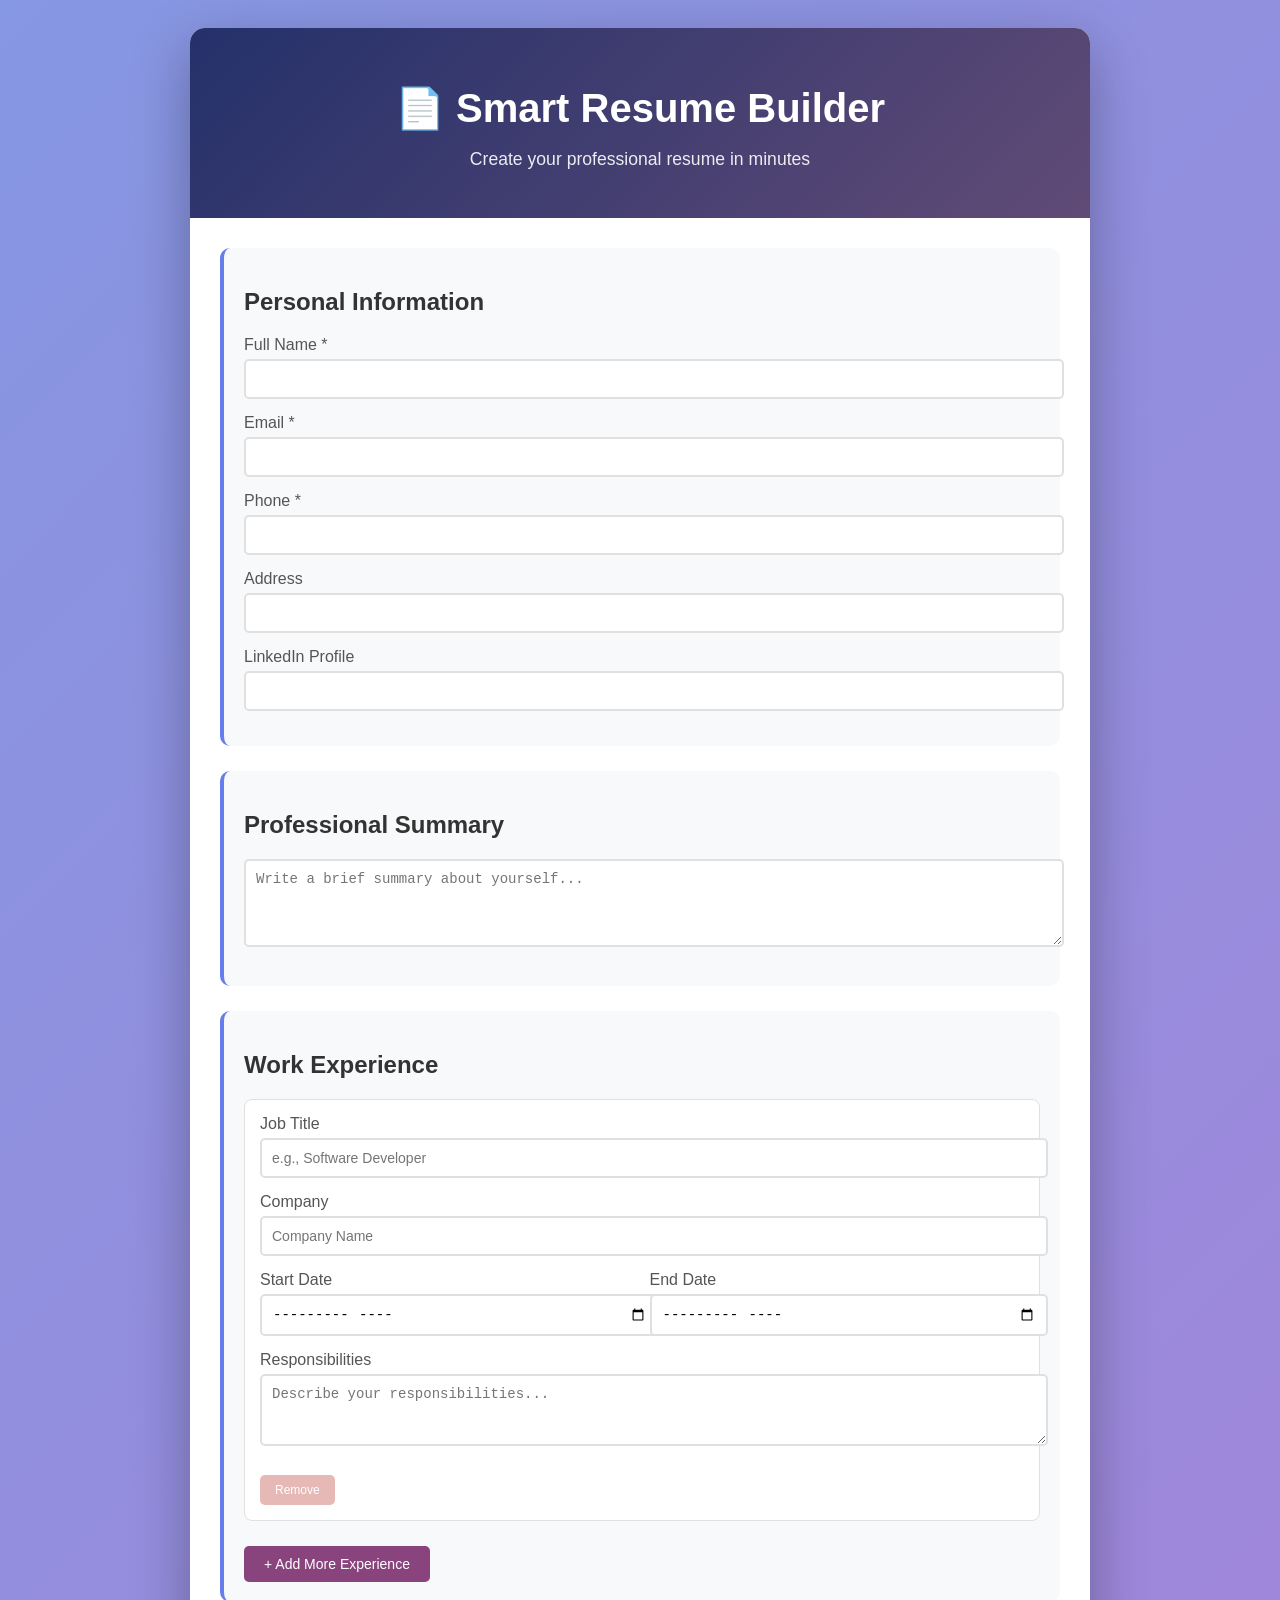
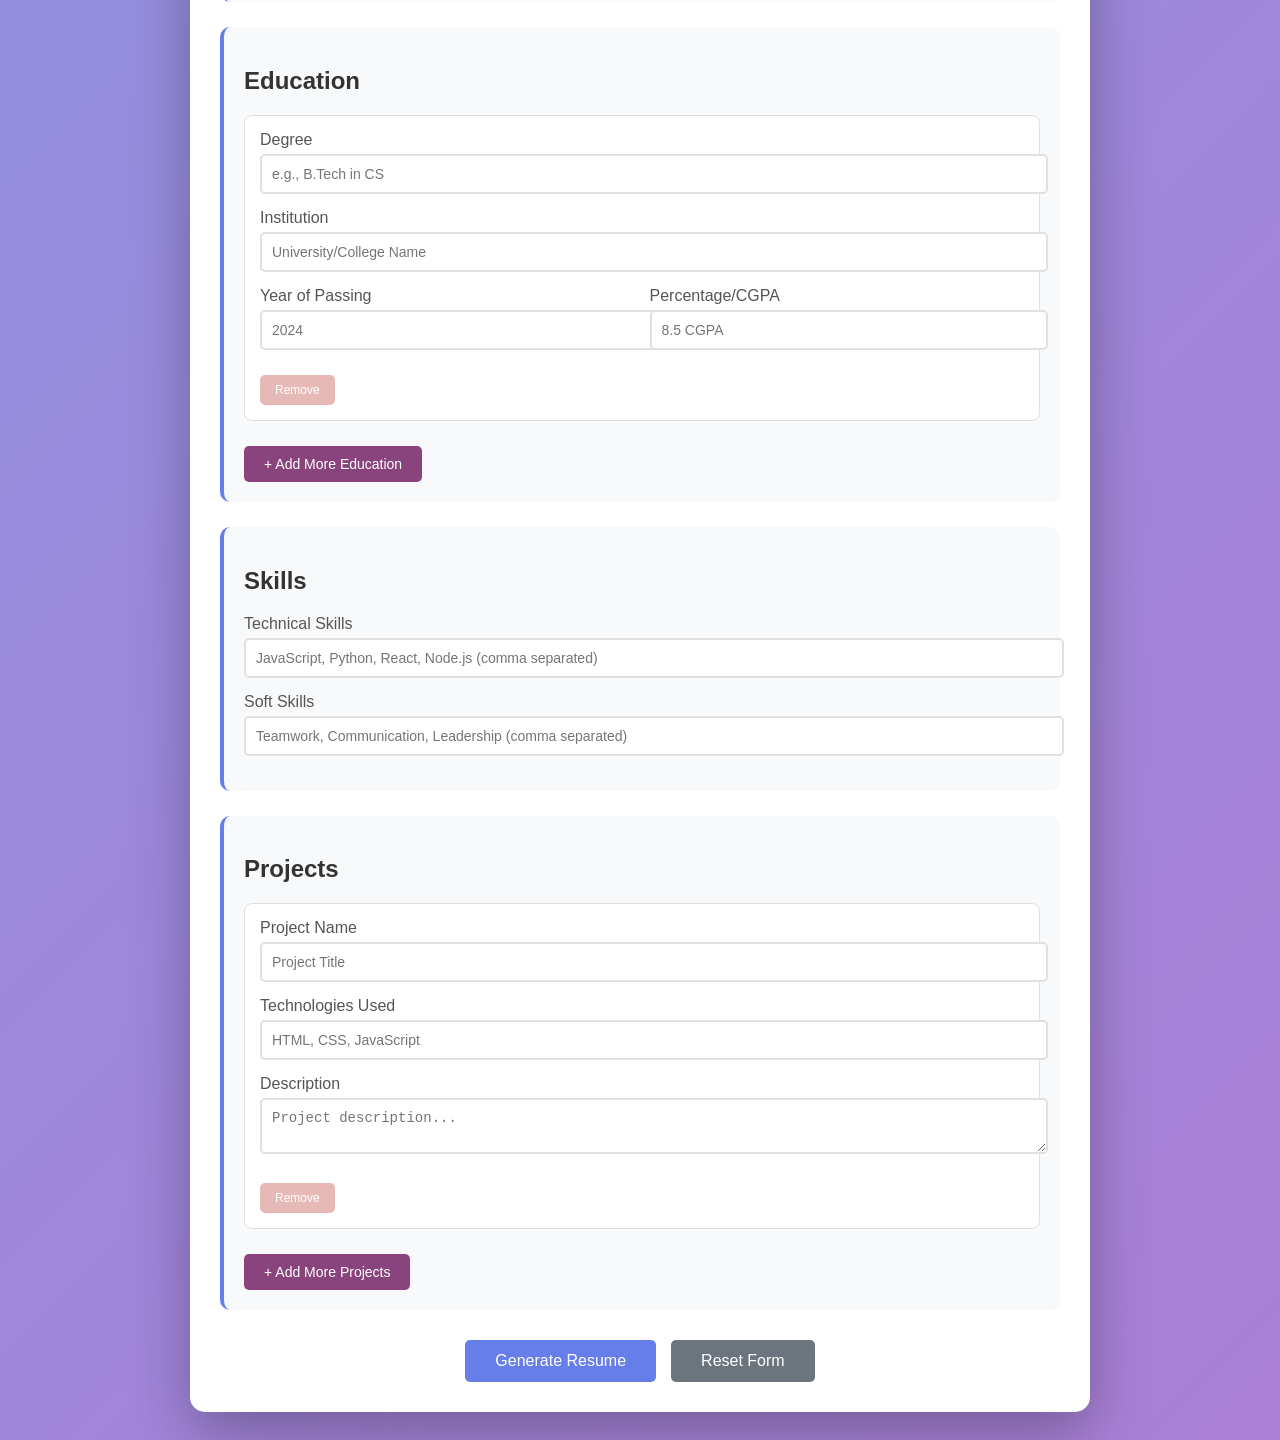
==== index.html @ 95eb9483 "Initial commit - Smart Resume Builder" ====
<!DOCTYPE html>
<html lang="en">
<head>
    <meta charset="UTF-8">
    <meta name="viewport" content="width=device-width, initial-scale=1.0">
    <title>Smart Resume Builder</title>
    <link rel="stylesheet" href="style.css">
</head>
<body>
    <div class="container">
        <header>
            <h1>📄 Smart Resume Builder</h1>
            <p>Create your professional resume in minutes</p>
        </header>

        <form id="resumeForm">
            <!-- Personal Information -->
            <section class="form-section">
                <h2>Personal Information</h2>
                <div class="form-group">
                    <label>Full Name *</label>
                    <input type="text" id="fullName" required>
                </div>
                <div class="form-group">
                    <label>Email *</label>
                    <input type="email" id="email" required>
                </div>
                <div class="form-group">
                    <label>Phone *</label>
                    <input type="tel" id="phone" required>
                </div>
                <div class="form-group">
                    <label>Address</label>
                    <input type="text" id="address">
                </div>
                <div class="form-group">
                    <label>LinkedIn Profile</label>
                    <input type="url" id="linkedin">
                </div>
            </section>

            <!-- Professional Summary -->
            <section class="form-section">
                <h2>Professional Summary</h2>
                <div class="form-group">
                    <textarea id="summary" rows="4" placeholder="Write a brief summary about yourself..."></textarea>
                </div>
            </section>

            <!-- Work Experience -->
            <section class="form-section">
                <h2>Work Experience</h2>
                <div id="experienceContainer">
                    <div class="experience-item">
                        <div class="form-group">
                            <label>Job Title</label>
                            <input type="text" class="jobTitle" placeholder="e.g., Software Developer">
                        </div>
                        <div class="form-group">
                            <label>Company</label>
                            <input type="text" class="company" placeholder="Company Name">
                        </div>
                        <div class="form-row">
                            <div class="form-group">
                                <label>Start Date</label>
                                <input type="month" class="startDate">
                            </div>
                            <div class="form-group">
                                <label>End Date</label>
                                <input type="month" class="endDate">
                            </div>
                        </div>
                        <div class="form-group">
                            <label>Responsibilities</label>
                            <textarea class="responsibilities" rows="3" placeholder="Describe your responsibilities..."></textarea>
                        </div>
                        <button type="button" class="remove-btn" onclick="removeExperience(this)">Remove</button>
                    </div>
                </div>
                <button type="button" class="add-btn" onclick="addExperience()">+ Add More Experience</button>
            </section>

            <!-- Education -->
            <section class="form-section">
                <h2>Education</h2>
                <div id="educationContainer">
                    <div class="education-item">
                        <div class="form-group">
                            <label>Degree</label>
                            <input type="text" class="degree" placeholder="e.g., B.Tech in CS">
                        </div>
                        <div class="form-group">
                            <label>Institution</label>
                            <input type="text" class="institution" placeholder="University/College Name">
                        </div>
                        <div class="form-row">
                            <div class="form-group">
                                <label>Year of Passing</label>
                                <input type="number" class="year" placeholder="2024">
                            </div>
                            <div class="form-group">
                                <label>Percentage/CGPA</label>
                                <input type="text" class="percentage" placeholder="8.5 CGPA">
                            </div>
                        </div>
                        <button type="button" class="remove-btn" onclick="removeEducation(this)">Remove</button>
                    </div>
                </div>
                <button type="button" class="add-btn" onclick="addEducation()">+ Add More Education</button>
            </section>

            <!-- Skills -->
            <section class="form-section">
                <h2>Skills</h2>
                <div class="form-group">
                    <label>Technical Skills</label>
                    <input type="text" id="technicalSkills" placeholder="JavaScript, Python, React, Node.js (comma separated)">
                </div>
                <div class="form-group">
                    <label>Soft Skills</label>
                    <input type="text" id="softSkills" placeholder="Teamwork, Communication, Leadership (comma separated)">
                </div>
            </section>

            <!-- Projects -->
            <section class="form-section">
                <h2>Projects</h2>
                <div id="projectsContainer">
                    <div class="project-item">
                        <div class="form-group">
                            <label>Project Name</label>
                            <input type="text" class="projectName" placeholder="Project Title">
                        </div>
                        <div class="form-group">
                            <label>Technologies Used</label>
                            <input type="text" class="techStack" placeholder="HTML, CSS, JavaScript">
                        </div>
                        <div class="form-group">
                            <label>Description</label>
                            <textarea class="projectDesc" rows="2" placeholder="Project description..."></textarea>
                        </div>
                        <button type="button" class="remove-btn" onclick="removeProject(this)">Remove</button>
                    </div>
                </div>
                <button type="button" class="add-btn" onclick="addProject()">+ Add More Projects</button>
            </section>

            <div class="form-actions">
                <button type="submit" class="submit-btn">Generate Resume</button>
                <button type="button" class="reset-btn" onclick="resetForm()">Reset Form</button>
            </div>
        </form>
    </div>

    <script src="script.js"></script>
</body>
</html>
---- style.css ----
e3* {
    margin: 0;
    padding: 0;
    box-sizing: border-box;
}

body {
    font-family: 'Segoe UI', Tahoma, Geneva, Verdana, sans-serif;
    background: linear-gradient(135deg, #8697e3 0%, #ab7fd6 100%);
    padding: 20px;
    min-height: 100vh;
}

.container {
    max-width: 900px;
    margin: 0 auto;
    background: white;
    border-radius: 15px;
    box-shadow: 0 20px 60px rgba(0,0,0,0.3);
    overflow: hidden;
}

header {
    background: linear-gradient(135deg, #24316a 0%, #614b77 100%);
    color: white;
    padding: 30px;
    text-align: center;
}

header h1 {
    font-size: 2.5em;
    margin-bottom: 10px;
}

header p {
    font-size: 1.1em;
    opacity: 0.9;
}

form {
    padding: 30px;
}

.form-section {
    background: #f8f9fa;
    padding: 20px;
    margin-bottom: 25px;
    border-radius: 10px;
    border-left: 4px solid #667eea;
}

.form-section h2 {
    color: #333;
    margin-bottom: 20px;
    font-size: 1.5em;
}

.form-group {
    margin-bottom: 15px;
}

.form-group label {
    display: block;
    margin-bottom: 5px;
    color: #555;
    font-weight: 500;
}

.form-group input,
.form-group textarea {
    width: 100%;
    padding: 10px;
    border: 2px solid #e0e0e0;
    border-radius: 5px;
    font-size: 14px;
    transition: all 0.3s;
}

.form-group input:focus,
.form-group textarea:focus {
    outline: none;
    border-color: #667eea;
}

.form-row {
    display: grid;
    grid-template-columns: 1fr 1fr;
    gap: 15px;
}

.experience-item,
.education-item,
.project-item {
    background: white;
    padding: 15px;
    margin-bottom: 15px;
    border-radius: 8px;
    border: 1px solid #e0e0e0;
    position: relative;
}

.add-btn {
    background: #89437d;
    color: white;
    border: none;
    padding: 10px 20px;
    border-radius: 5px;
    cursor: pointer;
    font-size: 14px;
    margin-top: 10px;
}

.add-btn:hover {
    background: #b5dab7;
}

.remove-btn {
    background: #e6b9b6;
    color: white;
    border: none;
    padding: 8px 15px;
    border-radius: 5px;
    cursor: pointer;
    font-size: 12px;
    margin-top: 10px;
}

.remove-btn:hover {
    background: #c98a86;
}

.form-actions {
    display: flex;
    gap: 15px;
    justify-content: center;
    margin-top: 30px;
}

.submit-btn,
.reset-btn {
    padding: 12px 30px;
    border: none;
    border-radius: 5px;
    font-size: 16px;
    cursor: pointer;
    transition: all 0.3s;
}

.submit-btn {
    background: #667eea;
    color: white;
}

.submit-btn:hover {
    background: #5a67d8;
    transform: translateY(-2px);
}

.reset-btn {
    background: #6c757d;
    color: white;
}

.reset-btn:hover {
    background: #5a6268;
}

@media (max-width: 768px) {
    .form-row {
        grid-template-columns: 1fr;
    }
    
    .container {
        margin: 10px;
    }
    
    form {
        padding: 20px;
    }
}
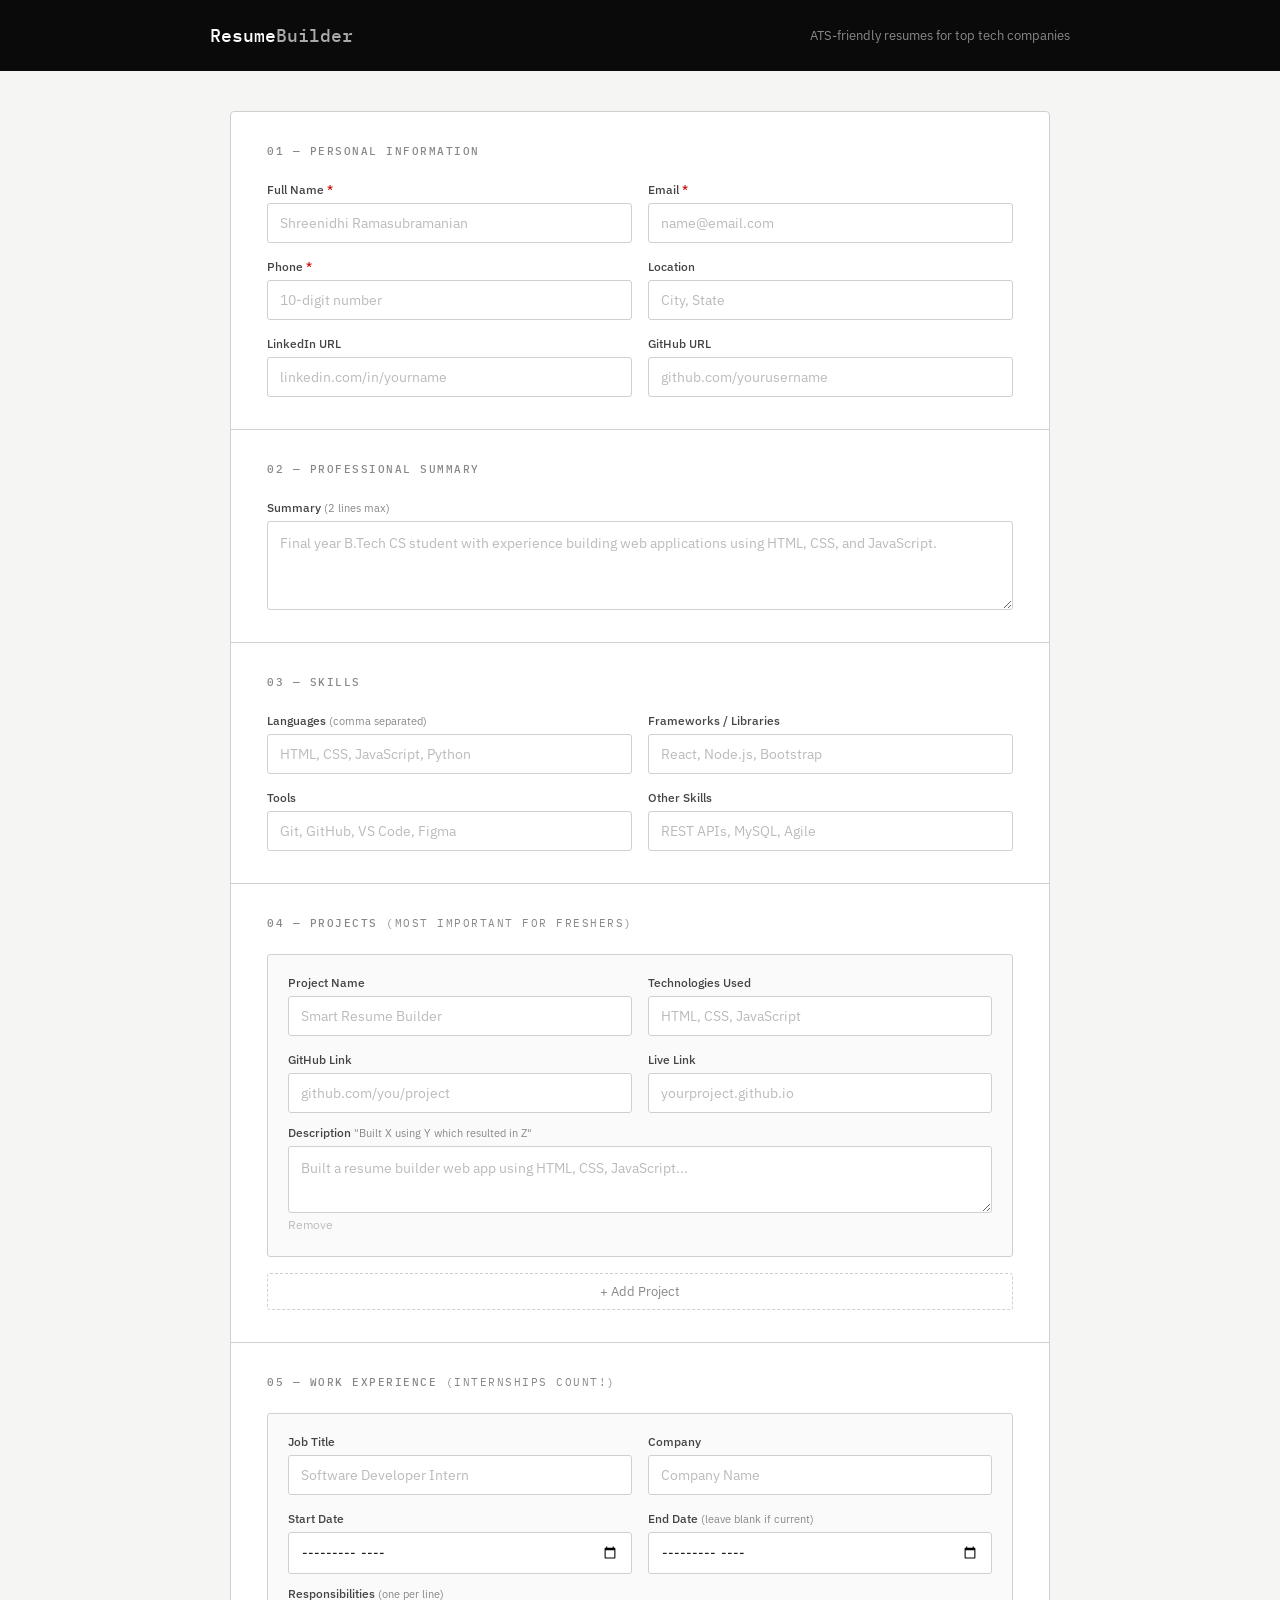
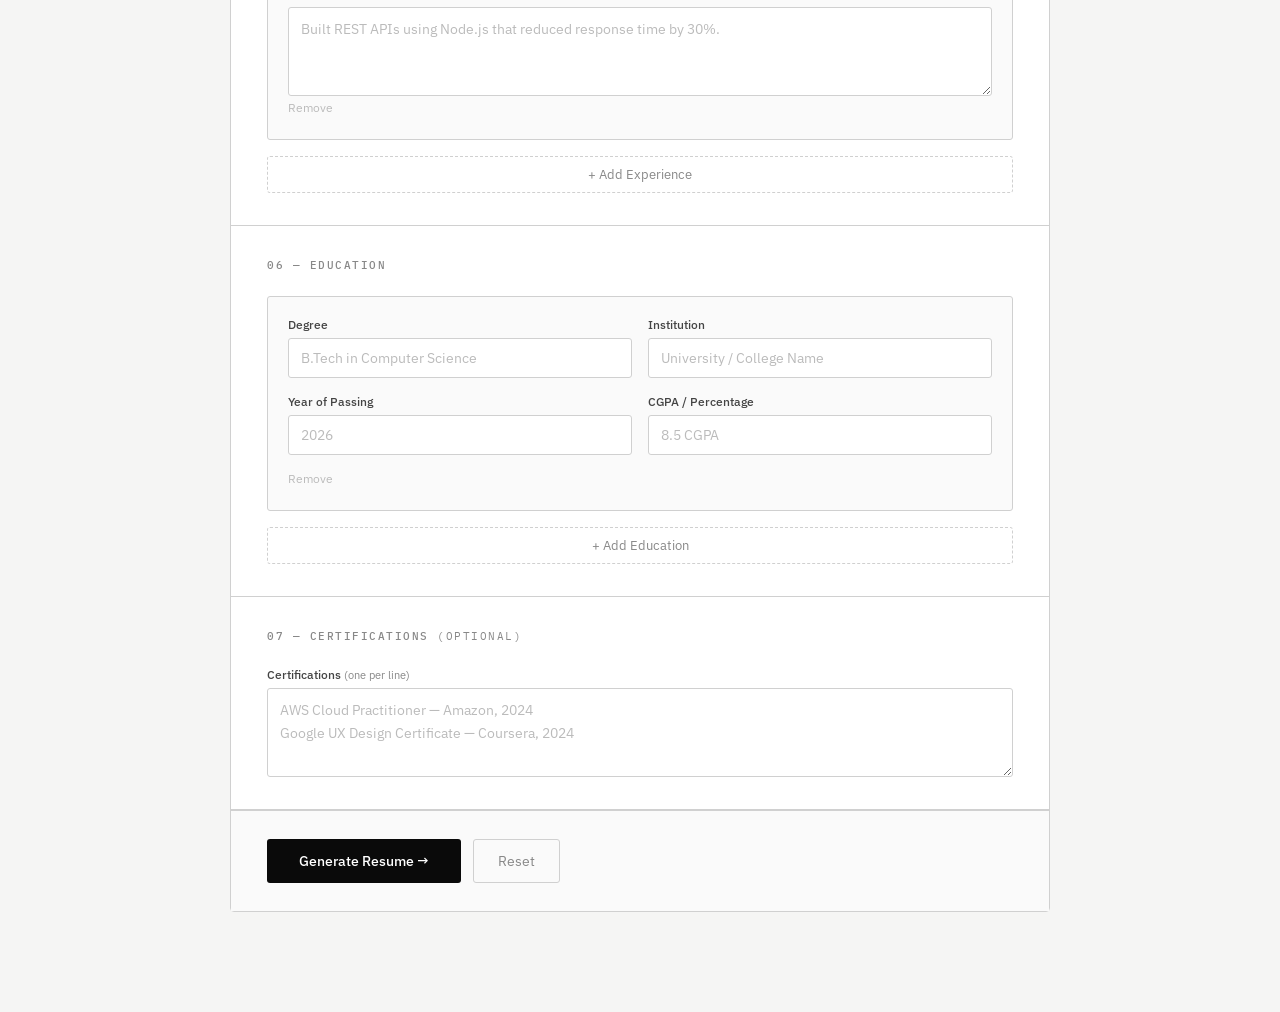
==== commit 1dc031a6: "Professional resume format update" ====
--- a/index.html
+++ b/index.html
@@ -5,153 +5,190 @@
     <meta name="viewport" content="width=device-width, initial-scale=1.0">
     <title>Smart Resume Builder</title>
     <link rel="stylesheet" href="style.css">
+    <link href="https://fonts.googleapis.com/css2?family=IBM+Plex+Sans:wght@400;500;600&family=IBM+Plex+Mono:wght@400;500&display=swap" rel="stylesheet">
 </head>
 <body>
-    <div class="container">
-        <header>
-            <h1>📄 Smart Resume Builder</h1>
-            <p>Create your professional resume in minutes</p>
+    <div class="page-wrap">
+        <header class="site-header">
+            <div class="header-inner">
+                <div class="logo">Resume<span>Builder</span></div>
+                <p class="tagline">ATS-friendly resumes for top tech companies</p>
+            </div>
         </header>
 
-        <form id="resumeForm">
-            <!-- Personal Information -->
-            <section class="form-section">
-                <h2>Personal Information</h2>
-                <div class="form-group">
-                    <label>Full Name *</label>
-                    <input type="text" id="fullName" required>
-                </div>
-                <div class="form-group">
-                    <label>Email *</label>
-                    <input type="email" id="email" required>
-                </div>
-                <div class="form-group">
-                    <label>Phone *</label>
-                    <input type="tel" id="phone" required>
-                </div>
-                <div class="form-group">
-                    <label>Address</label>
-                    <input type="text" id="address">
-                </div>
-                <div class="form-group">
-                    <label>LinkedIn Profile</label>
-                    <input type="url" id="linkedin">
-                </div>
-            </section>
+        <main class="main-content">
+            <div class="form-card">
+                <form id="resumeForm">
 
-            <!-- Professional Summary -->
-            <section class="form-section">
-                <h2>Professional Summary</h2>
-                <div class="form-group">
-                    <textarea id="summary" rows="4" placeholder="Write a brief summary about yourself..."></textarea>
-                </div>
-            </section>
-
-            <!-- Work Experience -->
-            <section class="form-section">
-                <h2>Work Experience</h2>
-                <div id="experienceContainer">
-                    <div class="experience-item">
-                        <div class="form-group">
-                            <label>Job Title</label>
-                            <input type="text" class="jobTitle" placeholder="e.g., Software Developer">
-                        </div>
-                        <div class="form-group">
-                            <label>Company</label>
-                            <input type="text" class="company" placeholder="Company Name">
-                        </div>
-                        <div class="form-row">
+                    <section class="form-section">
+                        <div class="section-label">01 — Personal Information</div>
+                        <div class="form-grid two-col">
                             <div class="form-group">
-                                <label>Start Date</label>
-                                <input type="month" class="startDate">
+                                <label>Full Name <span class="req">*</span></label>
+                                <input type="text" id="fullName" placeholder="Shreenidhi Ramasubramanian" required>
                             </div>
                             <div class="form-group">
-                                <label>End Date</label>
-                                <input type="month" class="endDate">
+                                <label>Email <span class="req">*</span></label>
+                                <input type="email" id="email" placeholder="name@email.com" required>
+                            </div>
+                            <div class="form-group">
+                                <label>Phone <span class="req">*</span></label>
+                                <input type="tel" id="phone" placeholder="10-digit number" required>
+                            </div>
+                            <div class="form-group">
+                                <label>Location</label>
+                                <input type="text" id="address" placeholder="City, State">
+                            </div>
+                            <div class="form-group">
+                                <label>LinkedIn URL</label>
+                                <input type="url" id="linkedin" placeholder="linkedin.com/in/yourname">
+                            </div>
+                            <div class="form-group">
+                                <label>GitHub URL</label>
+                                <input type="url" id="github" placeholder="github.com/yourusername">
                             </div>
                         </div>
+                    </section>
+
+                    <section class="form-section">
+                        <div class="section-label">02 — Professional Summary</div>
                         <div class="form-group">
-                            <label>Responsibilities</label>
-                            <textarea class="responsibilities" rows="3" placeholder="Describe your responsibilities..."></textarea>
+                            <label>Summary <span class="hint">(2 lines max)</span></label>
+                            <textarea id="summary" rows="3" placeholder="Final year B.Tech CS student with experience building web applications using HTML, CSS, and JavaScript."></textarea>
                         </div>
-                        <button type="button" class="remove-btn" onclick="removeExperience(this)">Remove</button>
-                    </div>
-                </div>
-                <button type="button" class="add-btn" onclick="addExperience()">+ Add More Experience</button>
-            </section>
+                    </section>
 
-            <!-- Education -->
-            <section class="form-section">
-                <h2>Education</h2>
-                <div id="educationContainer">
-                    <div class="education-item">
-                        <div class="form-group">
-                            <label>Degree</label>
-                            <input type="text" class="degree" placeholder="e.g., B.Tech in CS">
-                        </div>
-                        <div class="form-group">
-                            <label>Institution</label>
-                            <input type="text" class="institution" placeholder="University/College Name">
-                        </div>
-                        <div class="form-row">
+                    <section class="form-section">
+                        <div class="section-label">03 — Skills</div>
+                        <div class="form-grid two-col">
                             <div class="form-group">
-                                <label>Year of Passing</label>
-                                <input type="number" class="year" placeholder="2024">
+                                <label>Languages <span class="hint">(comma separated)</span></label>
+                                <input type="text" id="skillLanguages" placeholder="HTML, CSS, JavaScript, Python">
                             </div>
                             <div class="form-group">
-                                <label>Percentage/CGPA</label>
-                                <input type="text" class="percentage" placeholder="8.5 CGPA">
+                                <label>Frameworks / Libraries</label>
+                                <input type="text" id="skillFrameworks" placeholder="React, Node.js, Bootstrap">
+                            </div>
+                            <div class="form-group">
+                                <label>Tools</label>
+                                <input type="text" id="skillTools" placeholder="Git, GitHub, VS Code, Figma">
+                            </div>
+                            <div class="form-group">
+                                <label>Other Skills</label>
+                                <input type="text" id="skillOther" placeholder="REST APIs, MySQL, Agile">
                             </div>
                         </div>
-                        <button type="button" class="remove-btn" onclick="removeEducation(this)">Remove</button>
+                    </section>
+
+                    <section class="form-section">
+                        <div class="section-label">04 — Projects <span class="hint">(most important for freshers)</span></div>
+                        <div id="projectsContainer">
+                            <div class="dynamic-item project-item">
+                                <div class="form-grid two-col">
+                                    <div class="form-group">
+                                        <label>Project Name</label>
+                                        <input type="text" class="projectName" placeholder="Smart Resume Builder">
+                                    </div>
+                                    <div class="form-group">
+                                        <label>Technologies Used</label>
+                                        <input type="text" class="techStack" placeholder="HTML, CSS, JavaScript">
+                                    </div>
+                                    <div class="form-group">
+                                        <label>GitHub Link</label>
+                                        <input type="url" class="projectGithub" placeholder="github.com/you/project">
+                                    </div>
+                                    <div class="form-group">
+                                        <label>Live Link</label>
+                                        <input type="url" class="projectLive" placeholder="yourproject.github.io">
+                                    </div>
+                                </div>
+                                <div class="form-group">
+                                    <label>Description <span class="hint">"Built X using Y which resulted in Z"</span></label>
+                                    <textarea class="projectDesc" rows="2" placeholder="Built a resume builder web app using HTML, CSS, JavaScript..."></textarea>
+                                </div>
+                                <button type="button" class="remove-btn" onclick="removeItem(this)">Remove</button>
+                            </div>
+                        </div>
+                        <button type="button" class="add-btn" onclick="addProject()">+ Add Project</button>
+                    </section>
+
+                    <section class="form-section">
+                        <div class="section-label">05 — Work Experience <span class="hint">(internships count!)</span></div>
+                        <div id="experienceContainer">
+                            <div class="dynamic-item experience-item">
+                                <div class="form-grid two-col">
+                                    <div class="form-group">
+                                        <label>Job Title</label>
+                                        <input type="text" class="jobTitle" placeholder="Software Developer Intern">
+                                    </div>
+                                    <div class="form-group">
+                                        <label>Company</label>
+                                        <input type="text" class="company" placeholder="Company Name">
+                                    </div>
+                                    <div class="form-group">
+                                        <label>Start Date</label>
+                                        <input type="month" class="startDate">
+                                    </div>
+                                    <div class="form-group">
+                                        <label>End Date <span class="hint">(leave blank if current)</span></label>
+                                        <input type="month" class="endDate">
+                                    </div>
+                                </div>
+                                <div class="form-group">
+                                    <label>Responsibilities <span class="hint">(one per line)</span></label>
+                                    <textarea class="responsibilities" rows="3" placeholder="Built REST APIs using Node.js that reduced response time by 30%."></textarea>
+                                </div>
+                                <button type="button" class="remove-btn" onclick="removeItem(this)">Remove</button>
+                            </div>
+                        </div>
+                        <button type="button" class="add-btn" onclick="addExperience()">+ Add Experience</button>
+                    </section>
+
+                    <section class="form-section">
+                        <div class="section-label">06 — Education</div>
+                        <div id="educationContainer">
+                            <div class="dynamic-item education-item">
+                                <div class="form-grid two-col">
+                                    <div class="form-group">
+                                        <label>Degree</label>
+                                        <input type="text" class="degree" placeholder="B.Tech in Computer Science">
+                                    </div>
+                                    <div class="form-group">
+                                        <label>Institution</label>
+                                        <input type="text" class="institution" placeholder="University / College Name">
+                                    </div>
+                                    <div class="form-group">
+                                        <label>Year of Passing</label>
+                                        <input type="number" class="year" placeholder="2026">
+                                    </div>
+                                    <div class="form-group">
+                                        <label>CGPA / Percentage</label>
+                                        <input type="text" class="percentage" placeholder="8.5 CGPA">
+                                    </div>
+                                </div>
+                                <button type="button" class="remove-btn" onclick="removeItem(this)">Remove</button>
+                            </div>
+                        </div>
+                        <button type="button" class="add-btn" onclick="addEducation()">+ Add Education</button>
+                    </section>
+
+                    <section class="form-section">
+                        <div class="section-label">07 — Certifications <span class="hint">(optional)</span></div>
+                        <div class="form-group">
+                            <label>Certifications <span class="hint">(one per line)</span></label>
+                            <textarea id="certifications" rows="3" placeholder="AWS Cloud Practitioner — Amazon, 2024&#10;Google UX Design Certificate — Coursera, 2024"></textarea>
+                        </div>
+                    </section>
+
+                    <div class="form-actions">
+                        <button type="submit" class="submit-btn">Generate Resume →</button>
+                        <button type="button" class="reset-btn" onclick="resetForm()">Reset</button>
                     </div>
-                </div>
-                <button type="button" class="add-btn" onclick="addEducation()">+ Add More Education</button>
-            </section>
 
-            <!-- Skills -->
-            <section class="form-section">
-                <h2>Skills</h2>
-                <div class="form-group">
-                    <label>Technical Skills</label>
-                    <input type="text" id="technicalSkills" placeholder="JavaScript, Python, React, Node.js (comma separated)">
-                </div>
-                <div class="form-group">
-                    <label>Soft Skills</label>
-                    <input type="text" id="softSkills" placeholder="Teamwork, Communication, Leadership (comma separated)">
-                </div>
-            </section>
-
-            <!-- Projects -->
-            <section class="form-section">
-                <h2>Projects</h2>
-                <div id="projectsContainer">
-                    <div class="project-item">
-                        <div class="form-group">
-                            <label>Project Name</label>
-                            <input type="text" class="projectName" placeholder="Project Title">
-                        </div>
-                        <div class="form-group">
-                            <label>Technologies Used</label>
-                            <input type="text" class="techStack" placeholder="HTML, CSS, JavaScript">
-                        </div>
-                        <div class="form-group">
-                            <label>Description</label>
-                            <textarea class="projectDesc" rows="2" placeholder="Project description..."></textarea>
-                        </div>
-                        <button type="button" class="remove-btn" onclick="removeProject(this)">Remove</button>
-                    </div>
-                </div>
-                <button type="button" class="add-btn" onclick="addProject()">+ Add More Projects</button>
-            </section>
-
-            <div class="form-actions">
-                <button type="submit" class="submit-btn">Generate Resume</button>
-                <button type="button" class="reset-btn" onclick="resetForm()">Reset Form</button>
+                </form>
             </div>
-        </form>
+        </main>
     </div>
-
     <script src="script.js"></script>
 </body>
 </html>
--- a/style.css
+++ b/style.css
@@ -1,180 +1,220 @@
-e3* {
+* {
     margin: 0;
     padding: 0;
     box-sizing: border-box;
 }
 
+:root {
+    --black: #0a0a0a;
+    --dark: #1a1a1a;
+    --mid: #444;
+    --muted: #888;
+    --border: #d0d0d0;
+    --bg: #f5f5f4;
+    --white: #ffffff;
+}
+
 body {
-    font-family: 'Segoe UI', Tahoma, Geneva, Verdana, sans-serif;
-    background: linear-gradient(135deg, #8697e3 0%, #ab7fd6 100%);
+    font-family: 'IBM Plex Sans', sans-serif;
+    background: var(--bg);
+    color: var(--dark);
+    min-height: 100vh;
+}
+
+.site-header {
+    background: var(--black);
+    color: var(--white);
+    padding: 24px 40px;
+    position: sticky;
+    top: 0;
+    z-index: 100;
+}
+
+.header-inner {
+    max-width: 860px;
+    margin: 0 auto;
+    display: flex;
+    align-items: center;
+    justify-content: space-between;
+}
+
+.logo {
+    font-family: 'IBM Plex Mono', monospace;
+    font-size: 18px;
+    font-weight: 500;
+}
+
+.logo span { color: #aaa; }
+
+.tagline {
+    font-size: 13px;
+    color: #888;
+}
+
+.main-content {
+    max-width: 860px;
+    margin: 40px auto;
+    padding: 0 20px 60px;
+}
+
+.form-card {
+    background: var(--white);
+    border: 1px solid var(--border);
+    border-radius: 4px;
+}
+
+.form-section {
+    padding: 32px 36px;
+    border-bottom: 1px solid var(--border);
+}
+
+.section-label {
+    font-family: 'IBM Plex Mono', monospace;
+    font-size: 11px;
+    font-weight: 500;
+    letter-spacing: 1.5px;
+    text-transform: uppercase;
+    color: var(--muted);
+    margin-bottom: 24px;
+}
+
+.form-grid {
+    display: grid;
+    gap: 16px;
+}
+
+.two-col {
+    grid-template-columns: 1fr 1fr;
+}
+
+.form-group {
+    display: flex;
+    flex-direction: column;
+    gap: 6px;
+}
+
+label {
+    font-size: 12px;
+    font-weight: 500;
+    color: var(--mid);
+}
+
+.req { color: #c00; }
+
+.hint {
+    font-weight: 400;
+    color: var(--muted);
+    font-size: 11px;
+}
+
+input[type="text"],
+input[type="email"],
+input[type="tel"],
+input[type="url"],
+input[type="number"],
+input[type="month"],
+textarea {
+    width: 100%;
+    padding: 10px 12px;
+    border: 1px solid var(--border);
+    border-radius: 3px;
+    font-family: 'IBM Plex Sans', sans-serif;
+    font-size: 14px;
+    color: var(--dark);
+    background: var(--white);
+    transition: border-color 0.15s;
+    outline: none;
+}
+
+input::placeholder, textarea::placeholder { color: #bbb; }
+input:focus, textarea:focus { border-color: var(--black); }
+textarea { resize: vertical; line-height: 1.6; }
+
+.dynamic-item {
+    background: #fafafa;
+    border: 1px solid var(--border);
+    border-radius: 3px;
     padding: 20px;
-    min-height: 100vh;
-}
-
-.container {
-    max-width: 900px;
-    margin: 0 auto;
-    background: white;
-    border-radius: 15px;
-    box-shadow: 0 20px 60px rgba(0,0,0,0.3);
-    overflow: hidden;
-}
-
-header {
-    background: linear-gradient(135deg, #24316a 0%, #614b77 100%);
-    color: white;
-    padding: 30px;
-    text-align: center;
-}
-
-header h1 {
-    font-size: 2.5em;
-    margin-bottom: 10px;
-}
-
-header p {
-    font-size: 1.1em;
-    opacity: 0.9;
-}
-
-form {
-    padding: 30px;
-}
-
-.form-section {
-    background: #f8f9fa;
-    padding: 20px;
-    margin-bottom: 25px;
-    border-radius: 10px;
-    border-left: 4px solid #667eea;
-}
-
-.form-section h2 {
-    color: #333;
-    margin-bottom: 20px;
-    font-size: 1.5em;
-}
-
-.form-group {
-    margin-bottom: 15px;
-}
-
-.form-group label {
-    display: block;
-    margin-bottom: 5px;
-    color: #555;
-    font-weight: 500;
-}
-
-.form-group input,
-.form-group textarea {
+    margin-bottom: 12px;
+}
+
+.dynamic-item .form-grid { margin-bottom: 12px; }
+
+.add-btn {
+    margin-top: 4px;
+    background: none;
+    border: 1px dashed var(--border);
+    color: var(--muted);
+    padding: 9px 18px;
+    border-radius: 3px;
+    font-family: 'IBM Plex Sans', sans-serif;
+    font-size: 13px;
+    cursor: pointer;
     width: 100%;
-    padding: 10px;
-    border: 2px solid #e0e0e0;
-    border-radius: 5px;
-    font-size: 14px;
-    transition: all 0.3s;
-}
-
-.form-group input:focus,
-.form-group textarea:focus {
-    outline: none;
-    border-color: #667eea;
-}
-
-.form-row {
-    display: grid;
-    grid-template-columns: 1fr 1fr;
-    gap: 15px;
-}
-
-.experience-item,
-.education-item,
-.project-item {
-    background: white;
-    padding: 15px;
-    margin-bottom: 15px;
-    border-radius: 8px;
-    border: 1px solid #e0e0e0;
-    position: relative;
-}
-
-.add-btn {
-    background: #89437d;
-    color: white;
+    transition: all 0.15s;
+}
+
+.add-btn:hover {
+    border-color: var(--black);
+    color: var(--black);
+}
+
+.remove-btn {
+    background: none;
     border: none;
-    padding: 10px 20px;
-    border-radius: 5px;
-    cursor: pointer;
-    font-size: 14px;
-    margin-top: 10px;
-}
-
-.add-btn:hover {
-    background: #b5dab7;
-}
-
-.remove-btn {
-    background: #e6b9b6;
-    color: white;
-    border: none;
-    padding: 8px 15px;
-    border-radius: 5px;
-    cursor: pointer;
+    color: #bbb;
     font-size: 12px;
-    margin-top: 10px;
-}
-
-.remove-btn:hover {
-    background: #c98a86;
-}
+    cursor: pointer;
+    padding: 4px 0;
+    font-family: 'IBM Plex Sans', sans-serif;
+    transition: color 0.15s;
+}
+
+.remove-btn:hover { color: #c00; }
 
 .form-actions {
     display: flex;
-    gap: 15px;
-    justify-content: center;
-    margin-top: 30px;
-}
-
-.submit-btn,
+    gap: 12px;
+    padding: 28px 36px;
+    border-top: 1px solid var(--border);
+    background: #fafafa;
+}
+
+.submit-btn {
+    background: var(--black);
+    color: var(--white);
+    border: none;
+    padding: 12px 32px;
+    font-family: 'IBM Plex Sans', sans-serif;
+    font-size: 14px;
+    font-weight: 500;
+    border-radius: 3px;
+    cursor: pointer;
+    transition: background 0.15s;
+}
+
+.submit-btn:hover { background: #333; }
+
 .reset-btn {
-    padding: 12px 30px;
-    border: none;
-    border-radius: 5px;
-    font-size: 16px;
-    cursor: pointer;
-    transition: all 0.3s;
-}
-
-.submit-btn {
-    background: #667eea;
-    color: white;
-}
-
-.submit-btn:hover {
-    background: #5a67d8;
-    transform: translateY(-2px);
-}
-
-.reset-btn {
-    background: #6c757d;
-    color: white;
+    background: none;
+    color: var(--muted);
+    border: 1px solid var(--border);
+    padding: 12px 24px;
+    font-family: 'IBM Plex Sans', sans-serif;
+    font-size: 14px;
+    border-radius: 3px;
+    cursor: pointer;
+    transition: all 0.15s;
 }
 
 .reset-btn:hover {
-    background: #5a6268;
-}
-
-@media (max-width: 768px) {
-    .form-row {
-        grid-template-columns: 1fr;
-    }
-    
-    .container {
-        margin: 10px;
-    }
-    
-    form {
-        padding: 20px;
-    }
+    border-color: var(--black);
+    color: var(--black);
+}
+
+@media (max-width: 640px) {
+    .two-col { grid-template-columns: 1fr; }
+    .form-section { padding: 24px 20px; }
+    .form-actions { padding: 20px; flex-direction: column; }
+    .header-inner { flex-direction: column; gap: 4px; }
 }
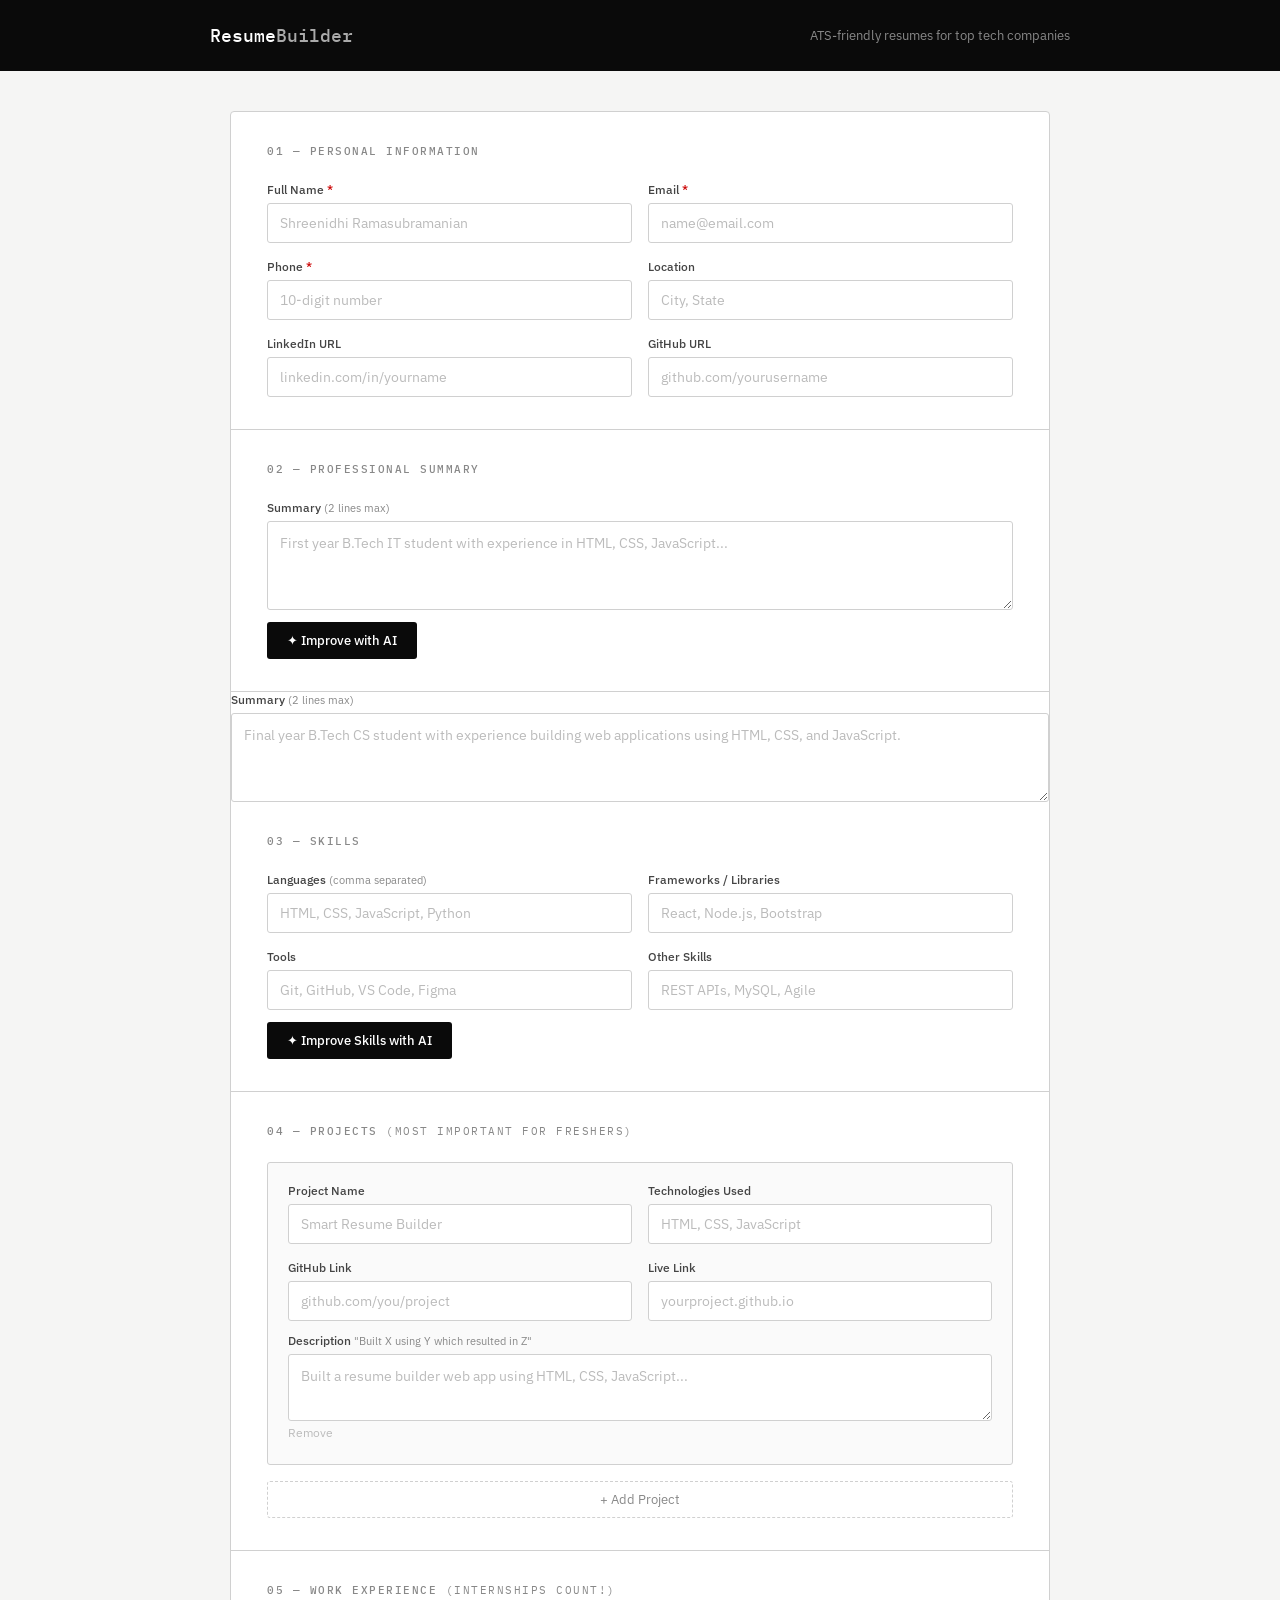
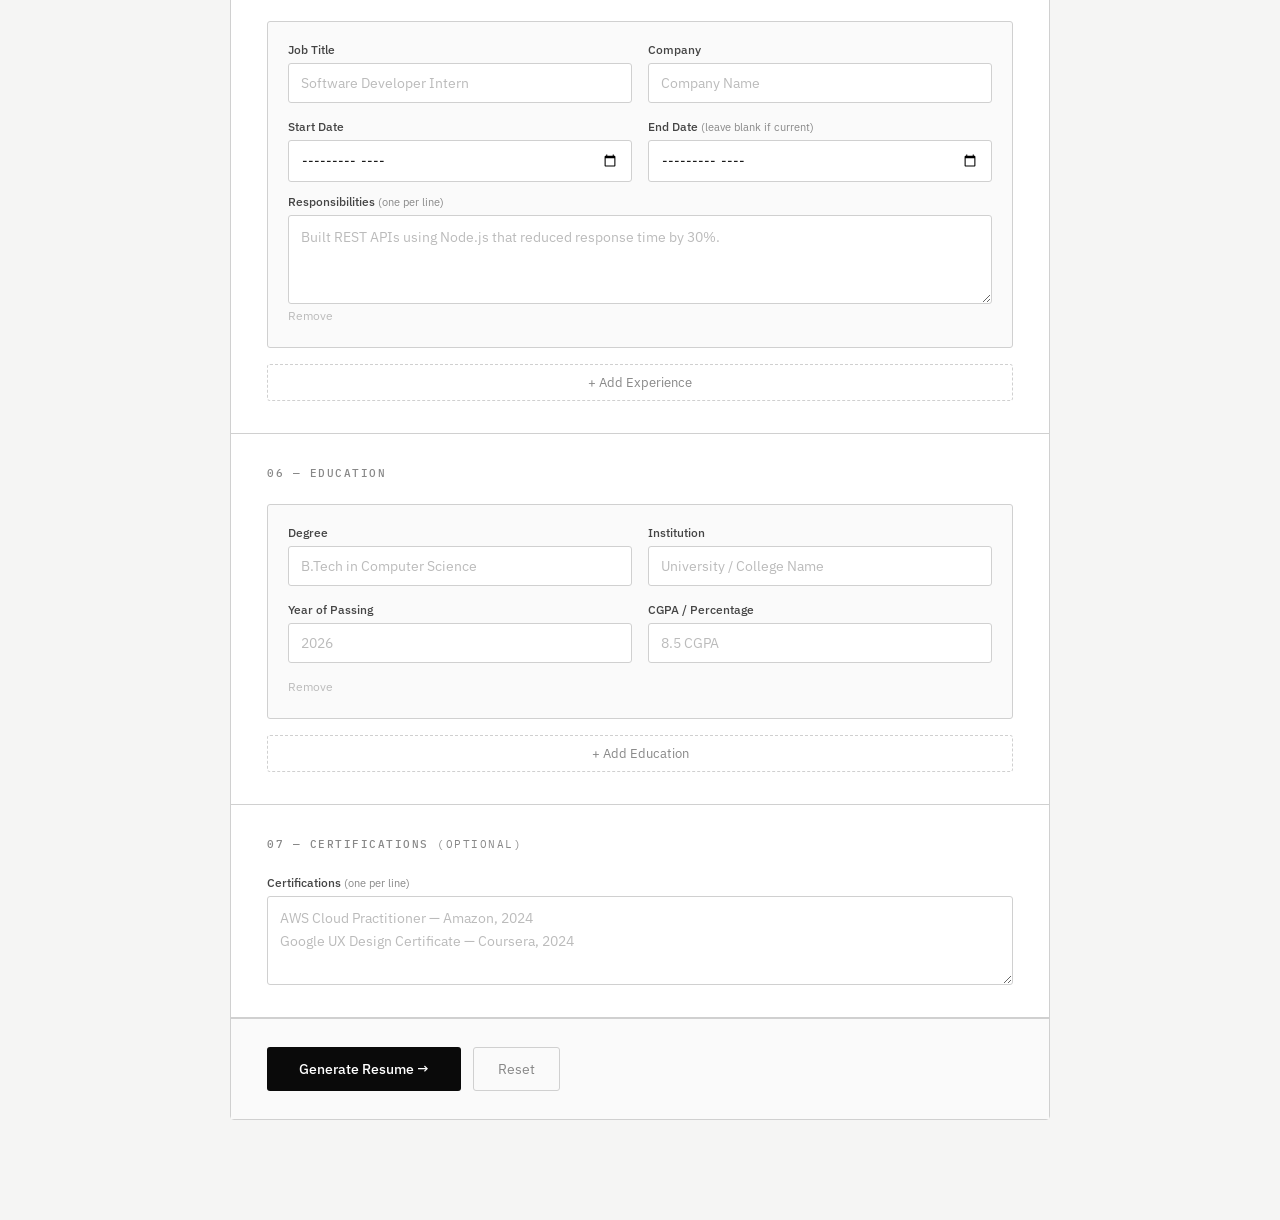
==== commit e0efb5f7: "Add Gemini AI improve feature" ====
--- a/index.html
+++ b/index.html
@@ -51,7 +51,23 @@
                     </section>
 
                     <section class="form-section">
-                        <div class="section-label">02 — Professional Summary</div>
+    <div class="section-label">02 — Professional Summary</div>
+    <div class="form-group">
+        <label>Summary <span class="hint">(2 lines max)</span></label>
+        <textarea id="summary" rows="3" placeholder="First year B.Tech IT student with experience in HTML, CSS, JavaScript..."></textarea>
+    </div>
+    <button type="button" class="ai-btn" onclick="improveSection('summary')">
+        ✦ Improve with AI
+    </button>
+    <div id="summary-ai-result" class="ai-result" style="display:none;">
+        <div class="ai-result-label">✦ AI Suggestion</div>
+        <div class="ai-result-text" id="summary-ai-text"></div>
+        <div class="ai-result-actions">
+            <button type="button" class="ai-use-btn" onclick="useAISuggestion('summary')">Use This</button>
+            <button type="button" class="ai-dismiss-btn" onclick="dismissAI('summary')">Dismiss</button>
+        </div>
+    </div>
+</section>
                         <div class="form-group">
                             <label>Summary <span class="hint">(2 lines max)</span></label>
                             <textarea id="summary" rows="3" placeholder="Final year B.Tech CS student with experience building web applications using HTML, CSS, and JavaScript."></textarea>
@@ -78,6 +94,17 @@
                                 <input type="text" id="skillOther" placeholder="REST APIs, MySQL, Agile">
                             </div>
                         </div>
+                        <button type="button" class="ai-btn" onclick="improveSection('skills')">
+                        ✦ Improve Skills with AI
+                    </button>
+                    <div id="skills-ai-result" class="ai-result" style="display:none;">
+                        <div class="ai-result-label">✦ AI Suggestion</div>
+                        <div class="ai-result-text" id="skills-ai-text"></div>
+                        <div class="ai-result-actions">
+                            <button type="button" class="ai-use-btn" onclick="useAISuggestion('skills')">Use This</button>
+                            <button type="button" class="ai-dismiss-btn" onclick="dismissAI('skills')">Dismiss</button>
+                        </div>
+                    </div>
                     </section>
 
                     <section class="form-section">
@@ -170,6 +197,7 @@
                             </div>
                         </div>
                         <button type="button" class="add-btn" onclick="addEducation()">+ Add Education</button>
+                    
                     </section>
 
                     <section class="form-section">
--- a/style.css
+++ b/style.css
@@ -217,4 +217,71 @@
     .form-section { padding: 24px 20px; }
     .form-actions { padding: 20px; flex-direction: column; }
     .header-inner { flex-direction: column; gap: 4px; }
+}/* ── AI Feature Styles ── */
+.ai-btn {
+    margin-top: 12px;
+    background: var(--black);
+    color: var(--white);
+    border: none;
+    padding: 10px 20px;
+    font-family: 'IBM Plex Sans', sans-serif;
+    font-size: 13px;
+    font-weight: 500;
+    border-radius: 3px;
+    cursor: pointer;
+    transition: background 0.15s;
+}
+
+.ai-btn:hover { background: #333; }
+.ai-btn:disabled { background: #999; cursor: not-allowed; }
+
+.ai-result {
+    margin-top: 14px;
+    border: 1px solid var(--black);
+    border-radius: 3px;
+    padding: 16px;
+    background: #fafafa;
+}
+
+.ai-result-label {
+    font-family: 'IBM Plex Mono', monospace;
+    font-size: 11px;
+    letter-spacing: 1px;
+    color: var(--muted);
+    margin-bottom: 8px;
+}
+
+.ai-result-text {
+    font-size: 13.5px;
+    line-height: 1.6;
+    color: var(--dark);
+    margin-bottom: 12px;
+    white-space: pre-wrap;
+}
+
+.ai-result-actions {
+    display: flex;
+    gap: 8px;
+}
+
+.ai-use-btn {
+    background: var(--black);
+    color: white;
+    border: none;
+    padding: 7px 16px;
+    font-family: 'IBM Plex Sans', sans-serif;
+    font-size: 12px;
+    border-radius: 3px;
+    cursor: pointer;
+}
+
+.ai-dismiss-btn {
+    background: none;
+    color: var(--muted);
+    border: 1px solid var(--border);
+    padding: 7px 16px;
+    font-family: 'IBM Plex Sans', sans-serif;
+    font-size: 12px;
+    border-radius: 3px;
+    cursor: pointer;
 }
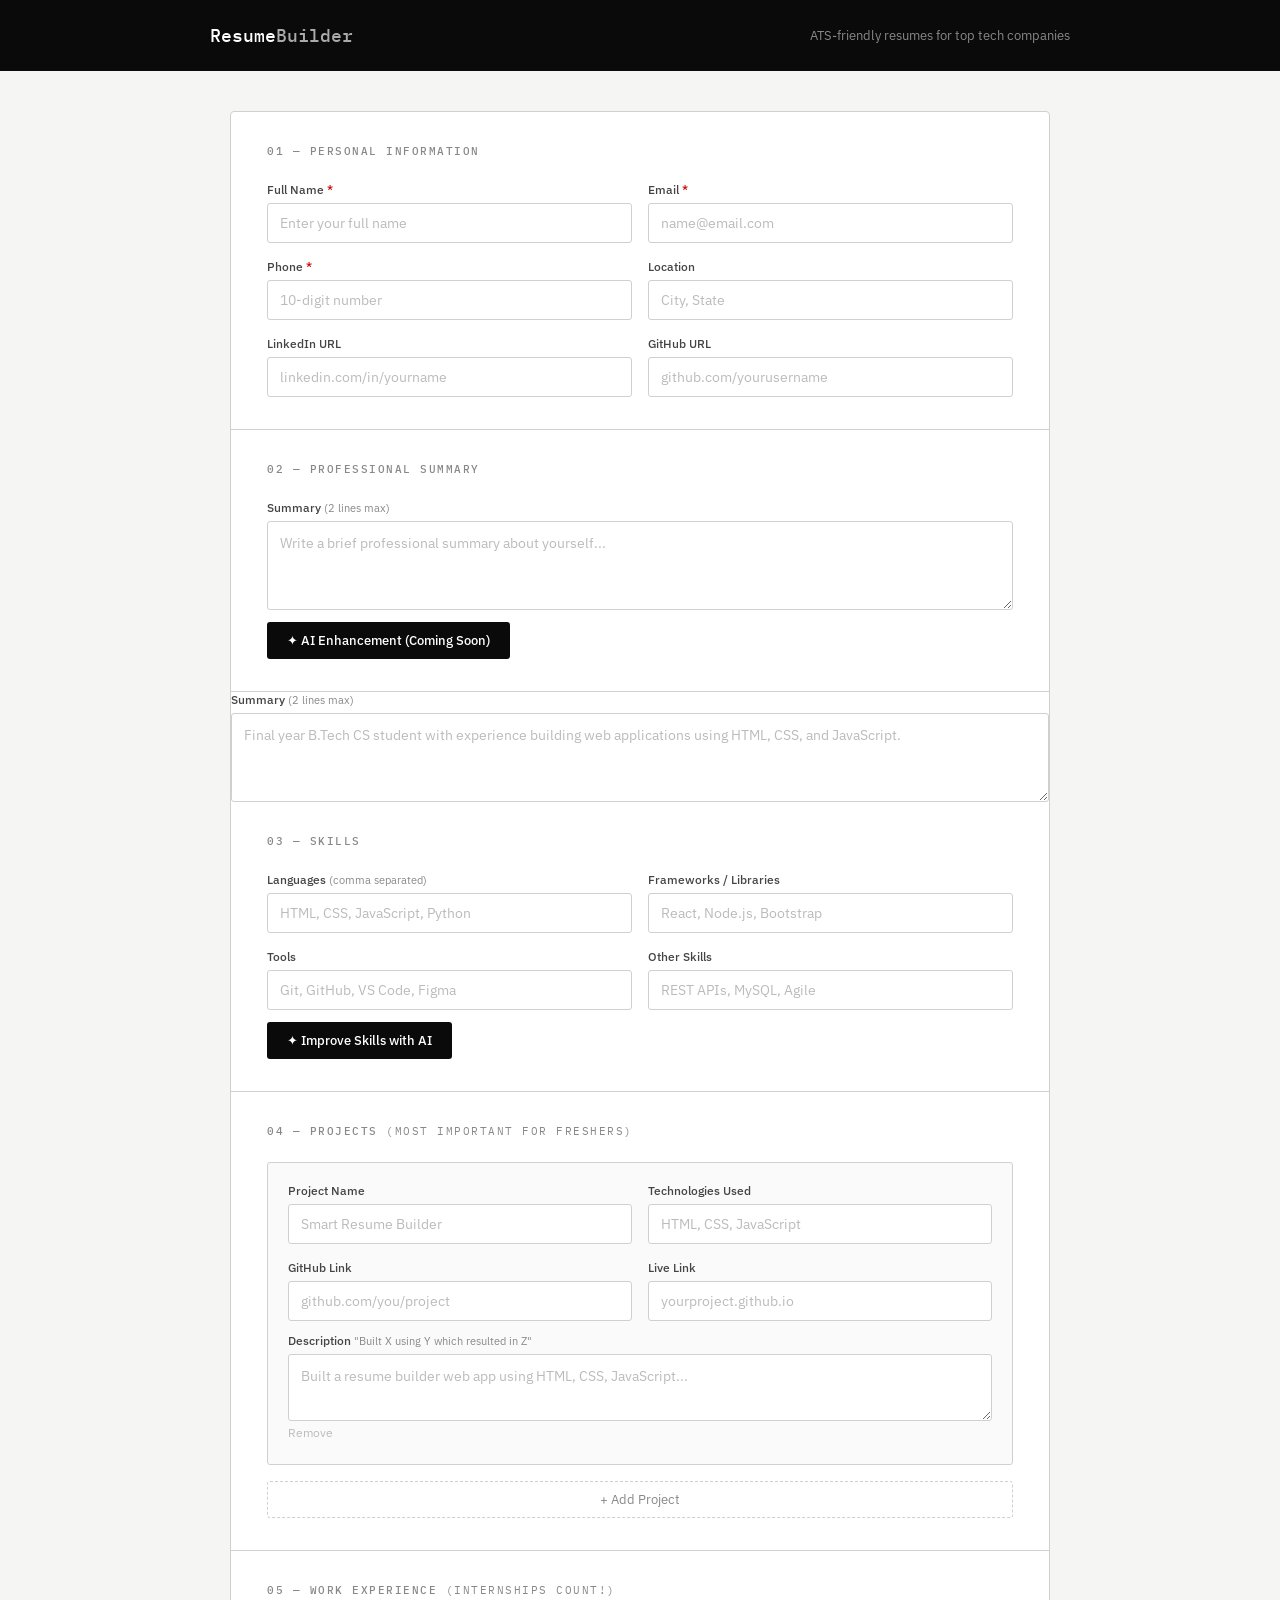
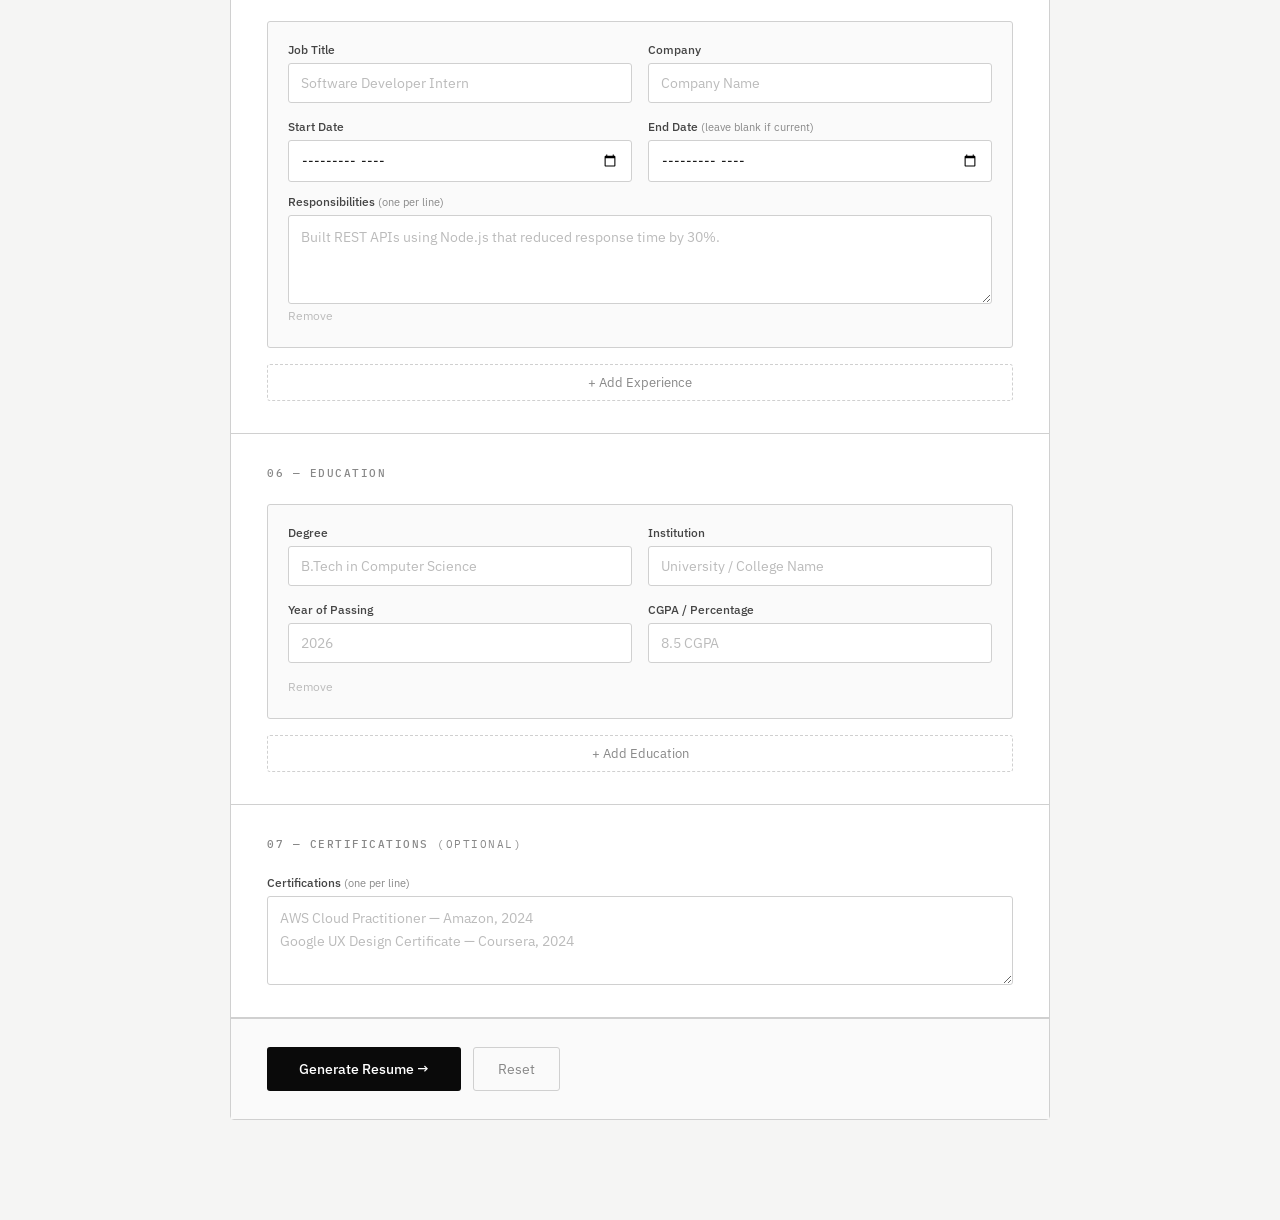
==== commit 0cf2b503: "Remove zip file from repository" ====
--- a/index.html
+++ b/index.html
@@ -25,7 +25,7 @@
                         <div class="form-grid two-col">
                             <div class="form-group">
                                 <label>Full Name <span class="req">*</span></label>
-                                <input type="text" id="fullName" placeholder="Shreenidhi Ramasubramanian" required>
+                                <input type="text" id="fullName" placeholder="Enter your full name" required>
                             </div>
                             <div class="form-group">
                                 <label>Email <span class="req">*</span></label>
@@ -54,19 +54,11 @@
     <div class="section-label">02 — Professional Summary</div>
     <div class="form-group">
         <label>Summary <span class="hint">(2 lines max)</span></label>
-        <textarea id="summary" rows="3" placeholder="First year B.Tech IT student with experience in HTML, CSS, JavaScript..."></textarea>
+        <textarea id="summary" rows="3" placeholder="Write a brief professional summary about yourself..." required></textarea>
     </div>
-    <button type="button" class="ai-btn" onclick="improveSection('summary')">
-        ✦ Improve with AI
-    </button>
-    <div id="summary-ai-result" class="ai-result" style="display:none;">
-        <div class="ai-result-label">✦ AI Suggestion</div>
-        <div class="ai-result-text" id="summary-ai-text"></div>
-        <div class="ai-result-actions">
-            <button type="button" class="ai-use-btn" onclick="useAISuggestion('summary')">Use This</button>
-            <button type="button" class="ai-dismiss-btn" onclick="dismissAI('summary')">Dismiss</button>
-        </div>
-    </div>
+    <button type="button" class="ai-btn" onclick="alert('AI enhancement feature coming soon!')">
+    ✦ AI Enhancement (Coming Soon)
+</button>
 </section>
                         <div class="form-group">
                             <label>Summary <span class="hint">(2 lines max)</span></label>
